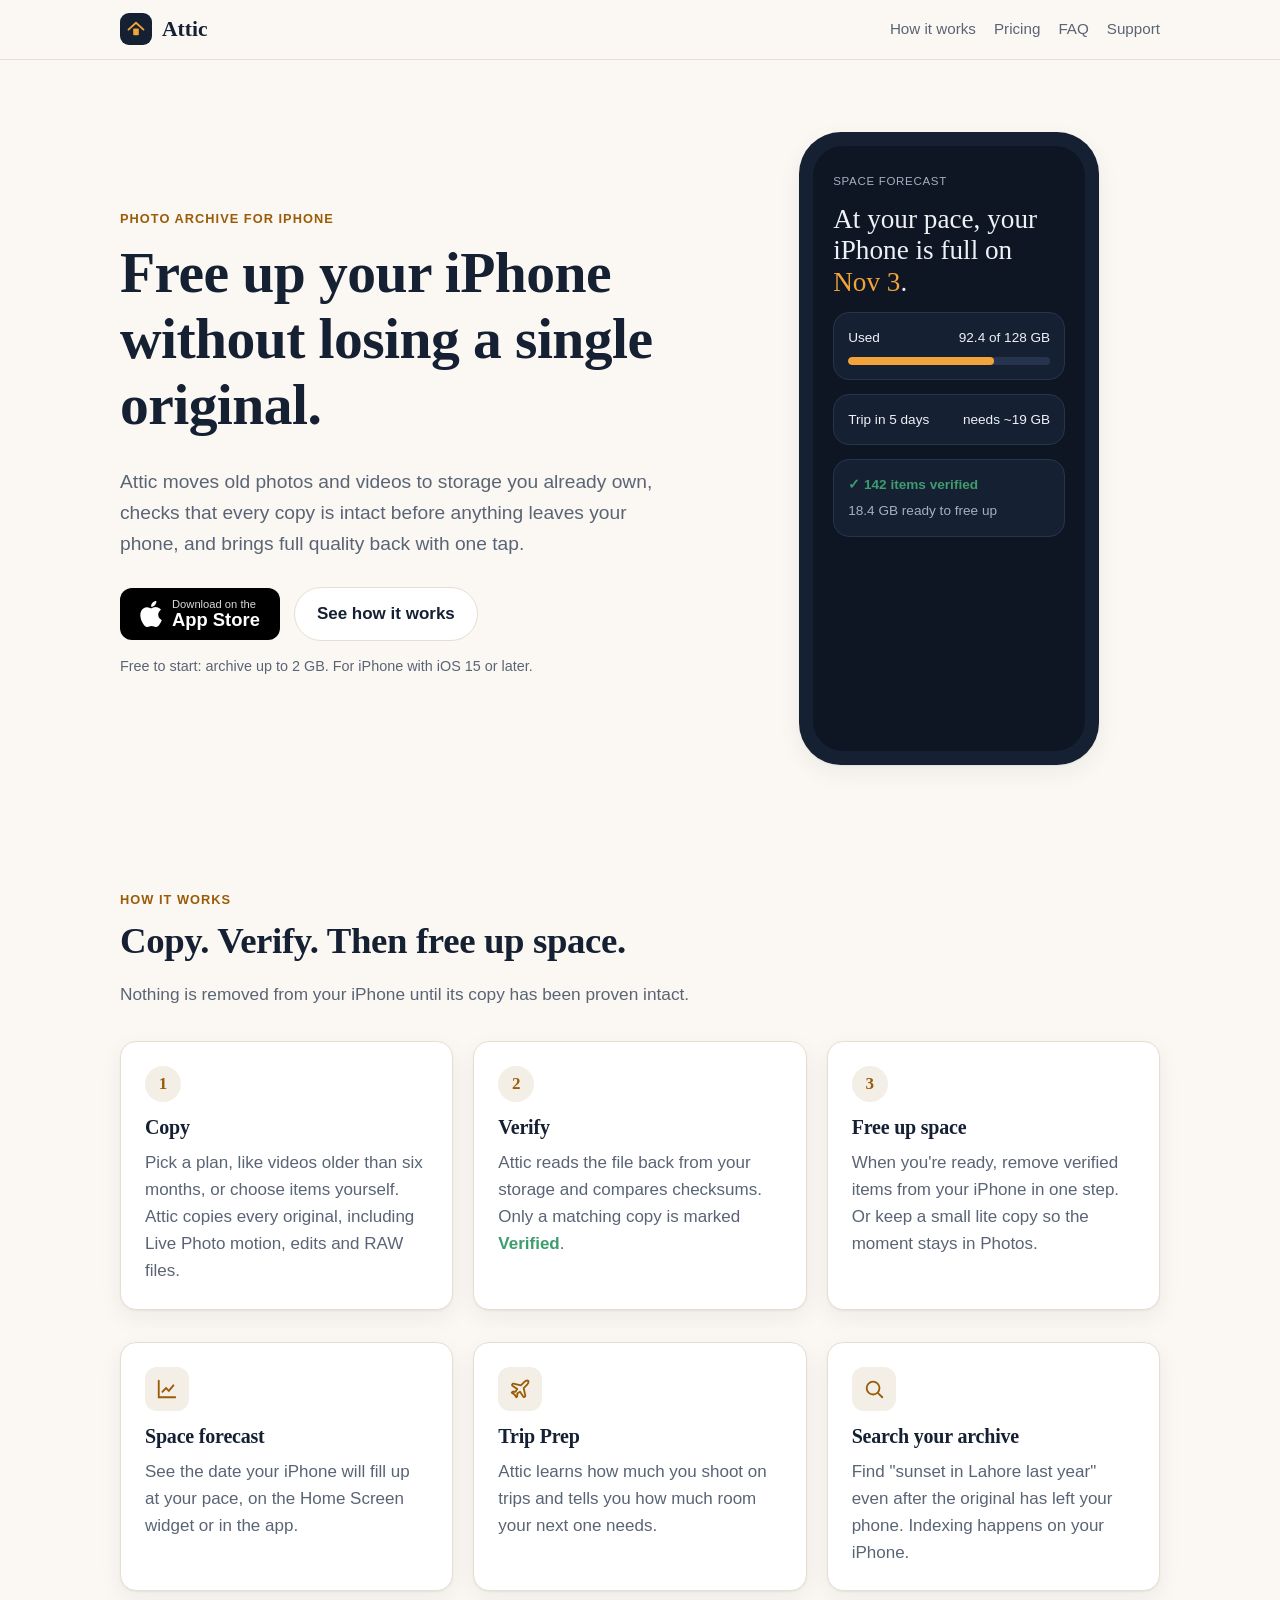
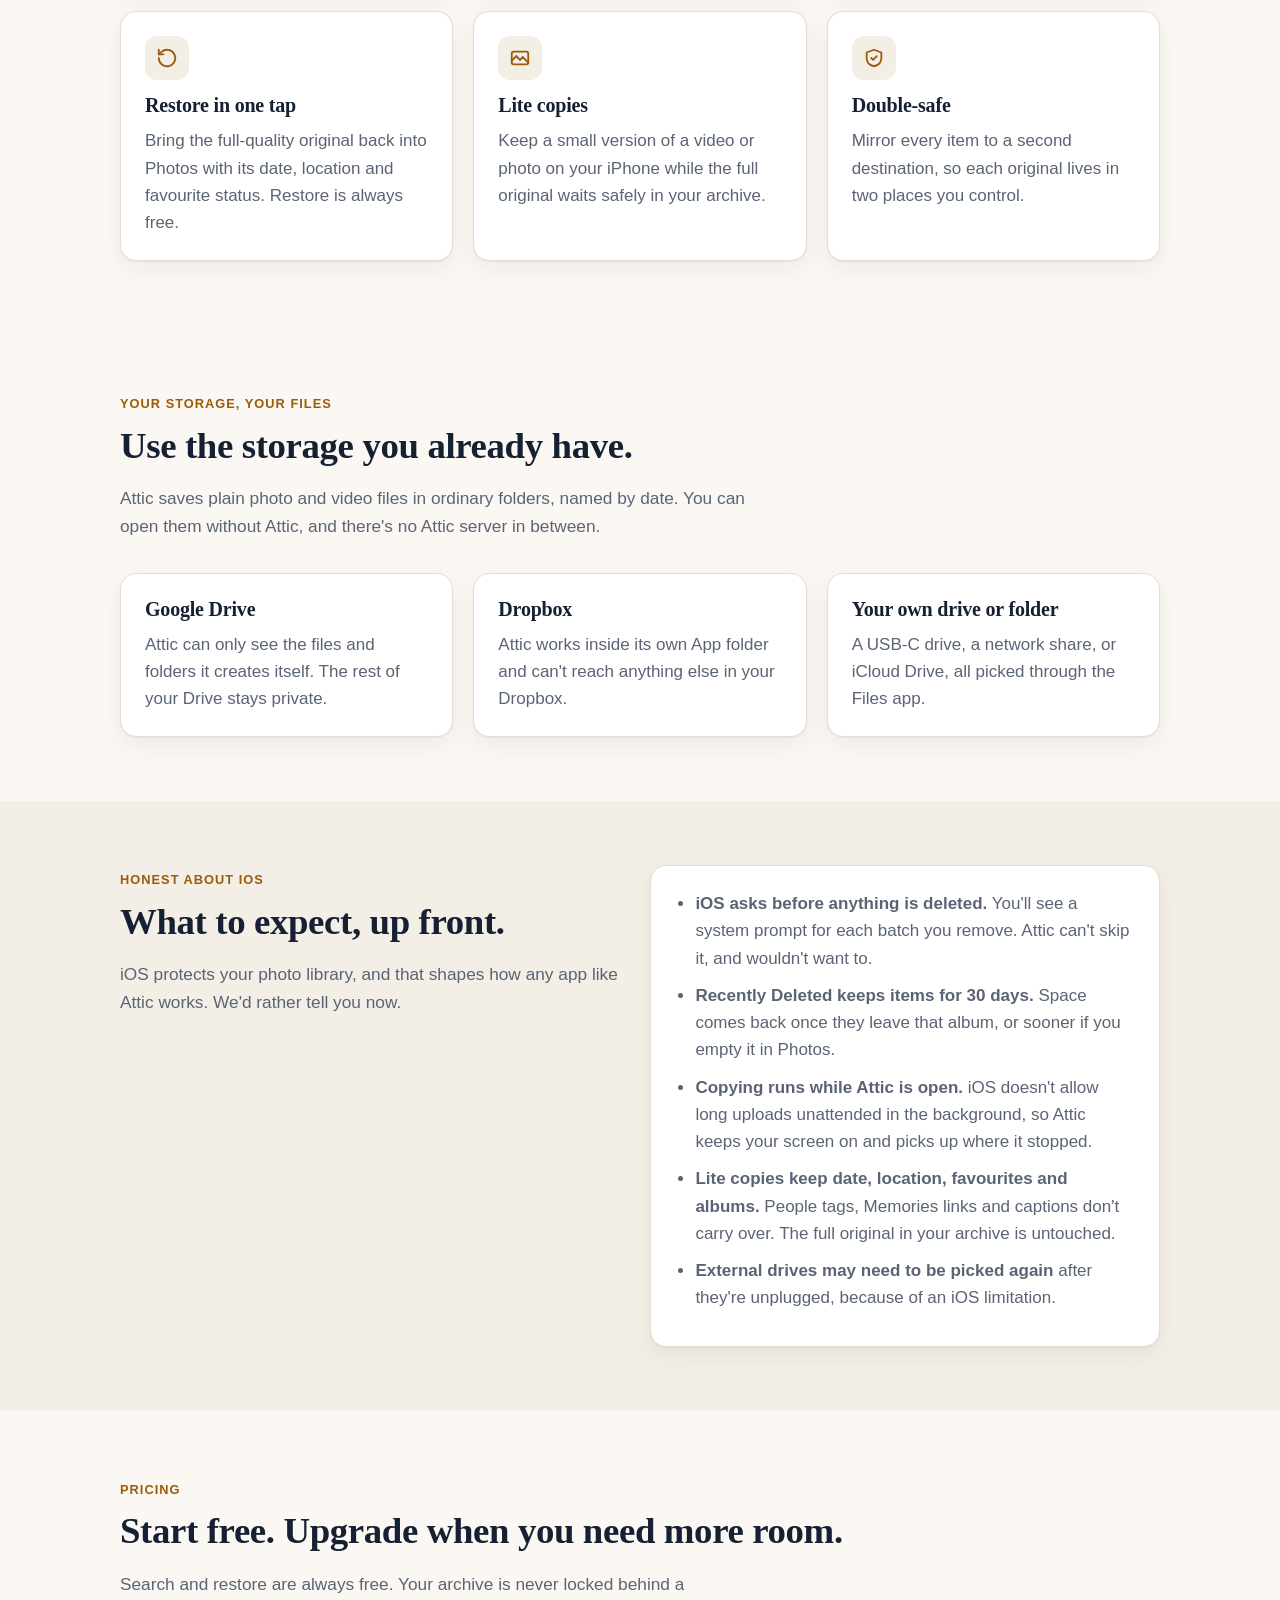
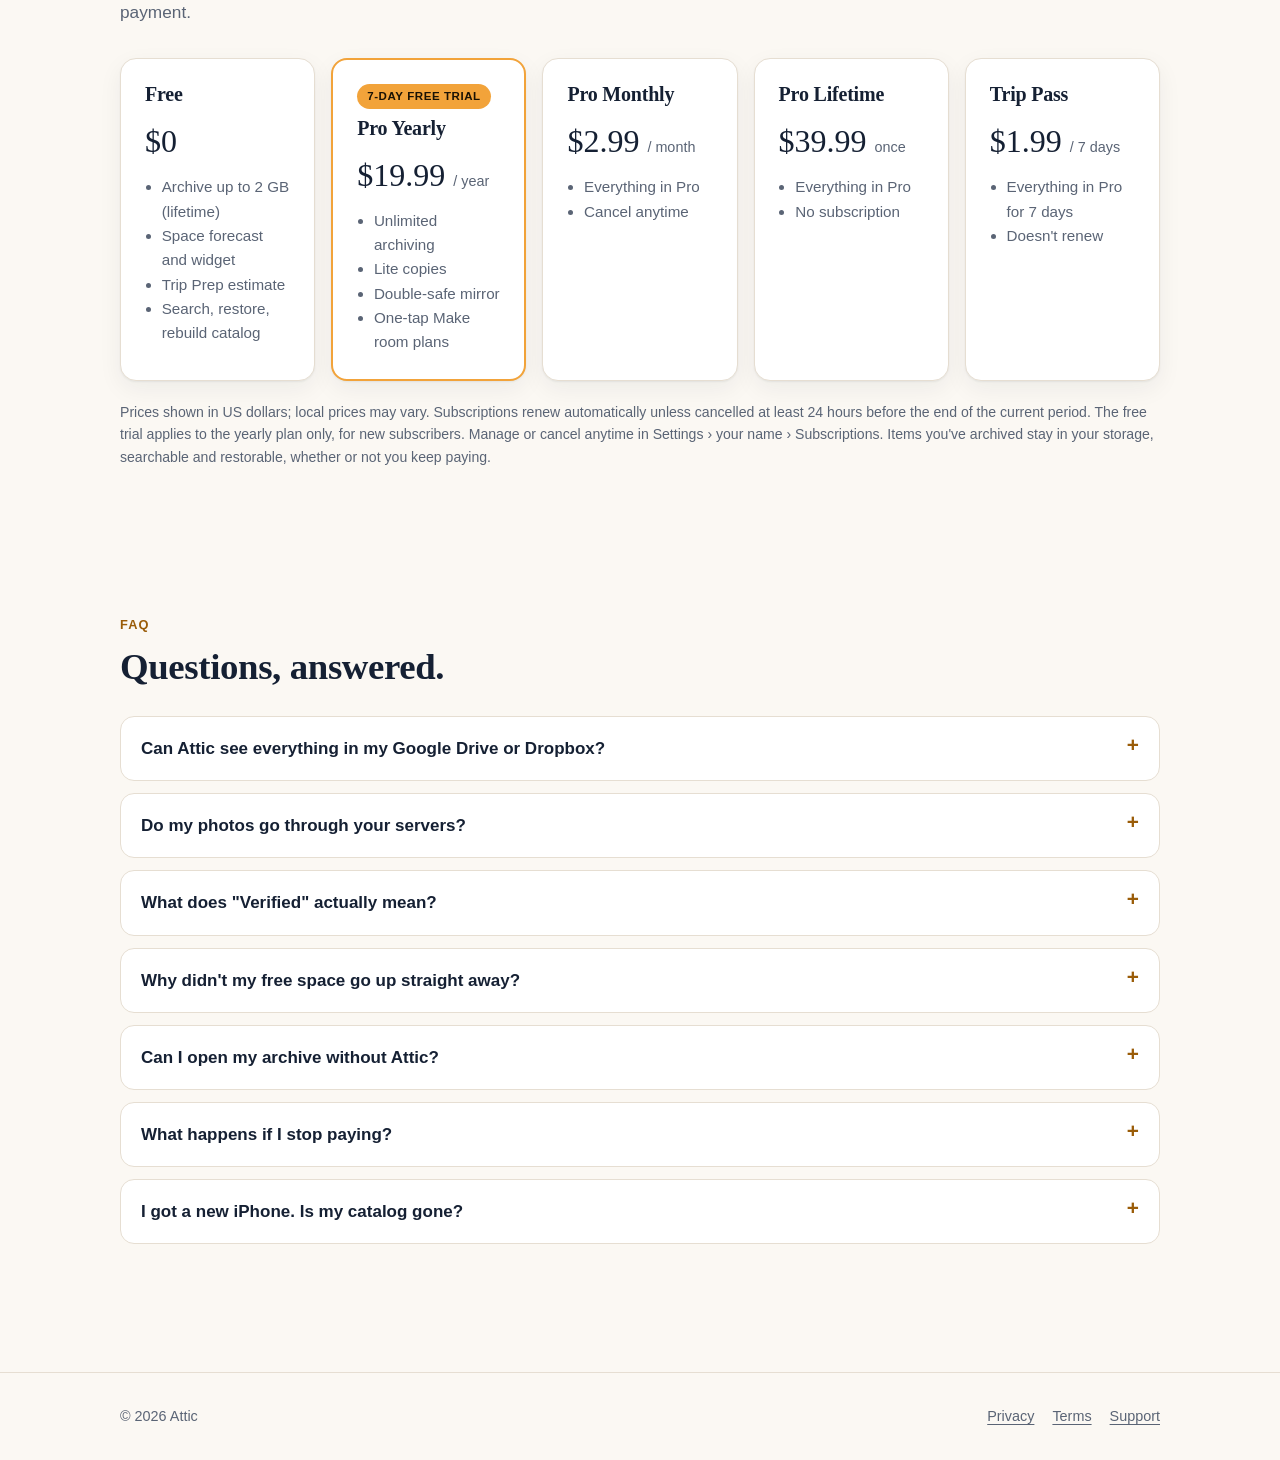
==== index.html @ c06d310f "Publish Attic website Landing page, privacy policy, terms of use and support.  Co-Authored-By: Claud" ====
<!doctype html>
<html lang="en">
<head>
  <meta charset="utf-8">
  <meta name="viewport" content="width=device-width, initial-scale=1, viewport-fit=cover">
  <title>Attic — Free up your iPhone without losing a single original</title>
  <meta name="description" content="Attic moves old photos and videos to storage you already own, checks every copy before anything leaves your iPhone, and brings full quality back with one tap.">
  <meta name="theme-color" content="#FBF8F3" media="(prefers-color-scheme: light)">
  <meta name="theme-color" content="#0E1624" media="(prefers-color-scheme: dark)">
  <meta property="og:title" content="Attic — Photo Archive & Space">
  <meta property="og:description" content="Free up your iPhone without losing a single original.">
  <meta property="og:type" content="website">
  <link rel="icon" href="data:image/svg+xml,%3Csvg xmlns='http://www.w3.org/2000/svg' viewBox='0 0 32 32'%3E%3Crect width='32' height='32' rx='8' fill='%23152033'/%3E%3Cpath d='M6 16 16 7l10 9' fill='none' stroke='%23F2A33A' stroke-width='2.6' stroke-linecap='round' stroke-linejoin='round'/%3E%3Crect x='12' y='15' width='8' height='9' rx='1.5' fill='%23F2A33A'/%3E%3C/svg%3E">
  <link rel="stylesheet" href="style.css">
</head>
<body>

<header class="site-header">
  <div class="wrap">
    <a class="brand" href="index.html" aria-label="Attic home">
      <span class="brand-mark" aria-hidden="true">
        <svg width="20" height="20" viewBox="0 0 32 32"><path d="M4 17 16 6l12 11" fill="none" stroke="#F2A33A" stroke-width="3" stroke-linecap="round" stroke-linejoin="round"/><rect x="11.5" y="15" width="9" height="11" rx="1.6" fill="#F2A33A"/></svg>
      </span>
      Attic
    </a>
    <nav class="nav" aria-label="Main">
      <a href="#how">How it works</a>
      <a href="#pricing">Pricing</a>
      <a href="#faq">FAQ</a>
      <a href="support.html">Support</a>
    </nav>
  </div>
</header>

<main>

  <section class="hero">
    <div class="wrap hero-grid">
      <div>
        <span class="eyebrow">Photo archive for iPhone</span>
        <h1>Free up your iPhone without losing a single original.</h1>
        <p class="lead">Attic moves old photos and videos to storage you already own, checks that every copy is intact before anything leaves your phone, and brings full quality back with one tap.</p>
        <div class="hero-actions">
          <a class="app-store-badge" href="https://apps.apple.com/app/id6812309690" aria-label="Download Attic on the App Store">
            <svg width="22" height="26" viewBox="0 0 17 20" aria-hidden="true"><path fill="currentColor" d="M14.1 10.6c0-2.6 2.1-3.8 2.2-3.9-1.2-1.8-3.1-2-3.7-2-1.6-.2-3.1.9-3.9.9-.8 0-2-.9-3.4-.9-1.7 0-3.3 1-4.2 2.6-1.8 3.1-.5 7.7 1.3 10.2.9 1.2 1.9 2.6 3.2 2.5 1.3 0 1.8-.8 3.3-.8 1.6 0 2 .8 3.4.8 1.4 0 2.3-1.3 3.1-2.5 1-1.4 1.4-2.8 1.4-2.9 0 0-2.7-1-2.7-4zM11.6 3c.7-.9 1.2-2 1-3.2-1 .1-2.2.7-3 1.5-.6.7-1.2 1.9-1 3.1 1.1.1 2.3-.6 3-1.4z"/></svg>
            <span><small>Download on the</small><strong>App Store</strong></span>
          </a>
          <a class="btn btn-ghost" href="#how">See how it works</a>
        </div>
        <p class="hero-note">Free to start: archive up to 2 GB. For iPhone with iOS 15 or later.</p>
      </div>

      <div class="phone" role="img" aria-label="Attic's Space screen showing a storage forecast and verified items ready to free up">
        <div class="phone-screen">
          <div class="label">Space forecast</div>
          <div class="big">At your pace, your iPhone is full on <em>Nov 3</em>.</div>
          <div class="phone-card">
            <div class="row"><span>Used</span><span>92.4 of 128 GB</span></div>
            <div class="bar"><span></span></div>
          </div>
          <div class="phone-card">
            <div class="row"><span>Trip in 5 days</span><span>needs ~19 GB</span></div>
          </div>
          <div class="phone-card">
            <div class="row"><span class="verified">&#10003; 142 items verified</span></div>
            <div style="color:#A5AFBF;margin-top:4px">18.4 GB ready to free up</div>
          </div>
        </div>
      </div>
    </div>
  </section>

  <section id="how">
    <div class="wrap">
      <span class="eyebrow">How it works</span>
      <h2>Copy. Verify. Then free up space.</h2>
      <p class="section-lead">Nothing is removed from your iPhone until its copy has been proven intact.</p>

      <div class="steps">
        <div class="card step">
          <h3>Copy</h3>
          <p>Pick a plan, like videos older than six months, or choose items yourself. Attic copies every original, including Live Photo motion, edits and RAW files.</p>
        </div>
        <div class="card step">
          <h3>Verify</h3>
          <p>Attic reads the file back from your storage and compares checksums. Only a matching copy is marked <span class="verified">Verified</span>.</p>
        </div>
        <div class="card step">
          <h3>Free up space</h3>
          <p>When you're ready, remove verified items from your iPhone in one step. Or keep a small lite copy so the moment stays in Photos.</p>
        </div>
      </div>

      <div class="grid-3">
        <div class="card">
          <div class="icon" aria-hidden="true">
            <svg width="22" height="22" viewBox="0 0 24 24" fill="none" stroke="currentColor" stroke-width="2" stroke-linecap="round"><path d="M3 3v18h18"/><path d="m7 15 4-4 3 3 5-6"/></svg>
          </div>
          <h3>Space forecast</h3>
          <p>See the date your iPhone will fill up at your pace, on the Home Screen widget or in the app.</p>
        </div>
        <div class="card">
          <div class="icon" aria-hidden="true">
            <svg width="22" height="22" viewBox="0 0 24 24" fill="none" stroke="currentColor" stroke-width="2" stroke-linecap="round" stroke-linejoin="round"><path d="M17.8 19.2 16 11l3.5-3.5C21 6 21.5 4 21 3c-1-.5-3 0-4.5 1.5L13 8 4.8 6.2c-.5-.1-.9.1-1.1.5l-.3.5c-.2.5-.1 1 .3 1.3L9 12l-2 3H4l-1 1 3 2 2 3 1-1v-3l3-2 3.5 5.3c.3.4.8.5 1.3.3l.5-.2c.4-.3.6-.7.5-1.2z"/></svg>
          </div>
          <h3>Trip Prep</h3>
          <p>Attic learns how much you shoot on trips and tells you how much room your next one needs.</p>
        </div>
        <div class="card">
          <div class="icon" aria-hidden="true">
            <svg width="22" height="22" viewBox="0 0 24 24" fill="none" stroke="currentColor" stroke-width="2" stroke-linecap="round"><circle cx="11" cy="11" r="7"/><path d="m21 21-4.3-4.3"/></svg>
          </div>
          <h3>Search your archive</h3>
          <p>Find "sunset in Lahore last year" even after the original has left your phone. Indexing happens on your iPhone.</p>
        </div>
        <div class="card">
          <div class="icon" aria-hidden="true">
            <svg width="22" height="22" viewBox="0 0 24 24" fill="none" stroke="currentColor" stroke-width="2" stroke-linecap="round" stroke-linejoin="round"><path d="M3 12a9 9 0 1 0 3-6.7L3 8"/><path d="M3 3v5h5"/></svg>
          </div>
          <h3>Restore in one tap</h3>
          <p>Bring the full-quality original back into Photos with its date, location and favourite status. Restore is always free.</p>
        </div>
        <div class="card">
          <div class="icon" aria-hidden="true">
            <svg width="22" height="22" viewBox="0 0 24 24" fill="none" stroke="currentColor" stroke-width="2" stroke-linecap="round"><rect x="3" y="5" width="18" height="14" rx="2"/><path d="m3 15 5-5 4 4 3-3 6 6"/></svg>
          </div>
          <h3>Lite copies</h3>
          <p>Keep a small version of a video or photo on your iPhone while the full original waits safely in your archive.</p>
        </div>
        <div class="card">
          <div class="icon" aria-hidden="true">
            <svg width="22" height="22" viewBox="0 0 24 24" fill="none" stroke="currentColor" stroke-width="2" stroke-linecap="round" stroke-linejoin="round"><path d="M12 3 4 6v6c0 5 3.5 8 8 9 4.5-1 8-4 8-9V6z"/><path d="m9 12 2 2 4-4"/></svg>
          </div>
          <h3>Double-safe</h3>
          <p>Mirror every item to a second destination, so each original lives in two places you control.</p>
        </div>
      </div>
    </div>
  </section>

  <section id="destinations">
    <div class="wrap">
      <span class="eyebrow">Your storage, your files</span>
      <h2>Use the storage you already have.</h2>
      <p class="section-lead">Attic saves plain photo and video files in ordinary folders, named by date. You can open them without Attic, and there's no Attic server in between.</p>

      <div class="grid-3">
        <div class="card">
          <h3>Google Drive</h3>
          <p>Attic can only see the files and folders it creates itself. The rest of your Drive stays private.</p>
        </div>
        <div class="card">
          <h3>Dropbox</h3>
          <p>Attic works inside its own App folder and can't reach anything else in your Dropbox.</p>
        </div>
        <div class="card">
          <h3>Your own drive or folder</h3>
          <p>A USB-C drive, a network share, or iCloud Drive, all picked through the Files app.</p>
        </div>
      </div>
    </div>
  </section>

  <section class="honest" id="honest">
    <div class="wrap grid-2" style="margin-top:0;align-items:start">
      <div>
        <span class="eyebrow">Honest about iOS</span>
        <h2>What to expect, up front.</h2>
        <p class="section-lead">iOS protects your photo library, and that shapes how any app like Attic works. We'd rather tell you now.</p>
      </div>
      <div class="card">
        <ul>
          <li><strong>iOS asks before anything is deleted.</strong> You'll see a system prompt for each batch you remove. Attic can't skip it, and wouldn't want to.</li>
          <li><strong>Recently Deleted keeps items for 30 days.</strong> Space comes back once they leave that album, or sooner if you empty it in Photos.</li>
          <li><strong>Copying runs while Attic is open.</strong> iOS doesn't allow long uploads unattended in the background, so Attic keeps your screen on and picks up where it stopped.</li>
          <li><strong>Lite copies keep date, location, favourites and albums.</strong> People tags, Memories links and captions don't carry over. The full original in your archive is untouched.</li>
          <li><strong>External drives may need to be picked again</strong> after they're unplugged, because of an iOS limitation.</li>
        </ul>
      </div>
    </div>
  </section>

  <section id="pricing">
    <div class="wrap">
      <span class="eyebrow">Pricing</span>
      <h2>Start free. Upgrade when you need more room.</h2>
      <p class="section-lead">Search and restore are always free. Your archive is never locked behind a payment.</p>

      <div class="pricing">
        <div class="card price-card">
          <h3>Free</h3>
          <div class="price">$0</div>
          <ul>
            <li>Archive up to 2 GB (lifetime)</li>
            <li>Space forecast and widget</li>
            <li>Trip Prep estimate</li>
            <li>Search, restore, rebuild catalog</li>
          </ul>
        </div>
        <div class="card price-card featured">
          <span class="badge">7-day free trial</span>
          <h3>Pro Yearly</h3>
          <div class="price">$19.99 <small>/ year</small></div>
          <ul>
            <li>Unlimited archiving</li>
            <li>Lite copies</li>
            <li>Double-safe mirror</li>
            <li>One-tap Make room plans</li>
          </ul>
        </div>
        <div class="card price-card">
          <h3>Pro Monthly</h3>
          <div class="price">$2.99 <small>/ month</small></div>
          <ul>
            <li>Everything in Pro</li>
            <li>Cancel anytime</li>
          </ul>
        </div>
        <div class="card price-card">
          <h3>Pro Lifetime</h3>
          <div class="price">$39.99 <small>once</small></div>
          <ul>
            <li>Everything in Pro</li>
            <li>No subscription</li>
          </ul>
        </div>
        <div class="card price-card">
          <h3>Trip Pass</h3>
          <div class="price">$1.99 <small>/ 7 days</small></div>
          <ul>
            <li>Everything in Pro for 7 days</li>
            <li>Doesn't renew</li>
          </ul>
        </div>
      </div>
      <p class="fine-print">Prices shown in US dollars; local prices may vary. Subscriptions renew automatically unless cancelled at least 24 hours before the end of the current period. The free trial applies to the yearly plan only, for new subscribers. Manage or cancel anytime in Settings › your name › Subscriptions. Items you've archived stay in your storage, searchable and restorable, whether or not you keep paying.</p>
    </div>
  </section>

  <section id="faq">
    <div class="wrap">
      <span class="eyebrow">FAQ</span>
      <h2>Questions, answered.</h2>
      <div class="faq">
        <details>
          <summary>Can Attic see everything in my Google Drive or Dropbox?</summary>
          <p>No. With Google Drive, Attic only has access to the files and folders it creates. With Dropbox, it works inside its own App folder. Your other files stay out of reach.</p>
        </details>
        <details>
          <summary>Do my photos go through your servers?</summary>
          <p>No. There is no Attic server. Files travel directly from your iPhone to the storage you connect. We don't receive your photos, your account details, or any usage data.</p>
        </details>
        <details>
          <summary>What does "Verified" actually mean?</summary>
          <p>After uploading, Attic asks your storage for the file's checksum (or reads the file back) and compares it with the original on your iPhone. Only an exact match is marked Verified, and only Verified items can be removed from your phone.</p>
        </details>
        <details>
          <summary>Why didn't my free space go up straight away?</summary>
          <p>Removed photos and videos go to Recently Deleted in Photos for 30 days. The space returns when they leave that album, or right away if you empty it.</p>
        </details>
        <details>
          <summary>Can I open my archive without Attic?</summary>
          <p>Yes. Your files are ordinary photos and videos in folders named by year and month, so any computer or app that reads your storage can open them.</p>
        </details>
        <details>
          <summary>What happens if I stop paying?</summary>
          <p>Nothing you've archived is affected. Search and restore stay free forever. You'll only need Pro to archive beyond the free 2 GB or to use lite copies and the mirror.</p>
        </details>
        <details>
          <summary>I got a new iPhone. Is my catalog gone?</summary>
          <p>No. Every batch writes a small manifest next to your files, so Attic can rebuild its catalog from your storage on a new phone. Use Settings › Rebuild catalog.</p>
        </details>
      </div>
    </div>
  </section>

</main>

<footer class="site-footer">
  <div class="wrap">
    <span>&copy; 2026 Attic</span>
    <nav aria-label="Footer">
      <a href="privacy.html">Privacy</a>
      <a href="terms.html">Terms</a>
      <a href="support.html">Support</a>
    </nav>
  </div>
</footer>

</body>
</html>
---- style.css ----
/* Attic — shared styles for the static site. No build step. */

:root {
  --lantern: #F2A33A;
  --lantern-deep: #C97C14;
  --ink: #152033;
  --moss: #3E9C6E;

  --bg: #FBF8F3;
  --surface: #FFFFFF;
  --surface-2: #F3EEE6;
  --text: #152033;
  --text-muted: #5A6475;
  --border: #E6DED2;
  --accent-text: #9A5C08;
  --shadow: 0 1px 2px rgba(21, 32, 51, 0.06), 0 8px 24px rgba(21, 32, 51, 0.06);

  --serif: "New York", "Iowan Old Style", "Palatino Linotype", Georgia, serif;
  --sans: -apple-system, BlinkMacSystemFont, "SF Pro Text", "Segoe UI", Roboto, "Helvetica Neue", Arial, sans-serif;

  --radius: 16px;
  --max: 1080px;
}

@media (prefers-color-scheme: dark) {
  :root {
    --bg: #0E1624;
    --surface: #152033;
    --surface-2: #1B2940;
    --text: #EEF1F6;
    --text-muted: #A5AFBF;
    --border: #26354D;
    --accent-text: #F2A33A;
    --shadow: 0 1px 2px rgba(0, 0, 0, 0.3), 0 8px 24px rgba(0, 0, 0, 0.25);
  }
}

*, *::before, *::after { box-sizing: border-box; }

html { -webkit-text-size-adjust: 100%; scroll-behavior: smooth; }

body {
  margin: 0;
  background: var(--bg);
  color: var(--text);
  font-family: var(--sans);
  font-size: 17px;
  line-height: 1.6;
}

@media (prefers-reduced-motion: reduce) {
  html { scroll-behavior: auto; }
}

img, svg { max-width: 100%; }

a { color: var(--accent-text); text-underline-offset: 3px; }
a:hover { text-decoration-thickness: 2px; }

:focus-visible { outline: 3px solid var(--lantern); outline-offset: 3px; border-radius: 6px; }

h1, h2, h3 {
  font-family: var(--serif);
  font-weight: 600;
  line-height: 1.15;
  letter-spacing: -0.01em;
  margin: 0 0 0.5em;
}
h1 { font-size: clamp(2.2rem, 6vw, 3.6rem); }
h2 { font-size: clamp(1.6rem, 4vw, 2.3rem); }
h3 { font-size: 1.25rem; }

p { margin: 0 0 1em; }

.wrap {
  max-width: var(--max);
  margin: 0 auto;
  padding-inline: 20px;
}

/* ---------- Header / footer ---------- */

.site-header {
  position: sticky;
  top: 0;
  z-index: 10;
  background: color-mix(in srgb, var(--bg) 88%, transparent);
  -webkit-backdrop-filter: saturate(160%) blur(12px);
  backdrop-filter: saturate(160%) blur(12px);
  border-bottom: 1px solid var(--border);
}
.site-header .wrap {
  display: flex;
  align-items: center;
  justify-content: space-between;
  gap: 16px;
  padding-block: 12px;
  flex-wrap: wrap;
}
.brand {
  display: inline-flex;
  align-items: center;
  gap: 10px;
  color: var(--text);
  text-decoration: none;
  font-family: var(--serif);
  font-size: 1.35rem;
  font-weight: 600;
}
.brand-mark {
  width: 32px;
  height: 32px;
  border-radius: 9px;
  background: var(--ink);
  display: grid;
  place-items: center;
}
@media (prefers-color-scheme: dark) {
  .brand-mark { background: var(--surface-2); }
}
.nav { display: flex; gap: 18px; flex-wrap: wrap; }
.nav a { color: var(--text-muted); text-decoration: none; font-size: 0.95rem; }
.nav a:hover, .nav a[aria-current="page"] { color: var(--text); }

.site-footer {
  border-top: 1px solid var(--border);
  margin-top: 64px;
  padding-block: 32px;
  color: var(--text-muted);
  font-size: 0.9rem;
}
.site-footer .wrap { display: flex; justify-content: space-between; gap: 16px; flex-wrap: wrap; }
.site-footer nav { display: flex; gap: 18px; flex-wrap: wrap; }
.site-footer a { color: var(--text-muted); }

/* ---------- Buttons ---------- */

.btn {
  display: inline-flex;
  align-items: center;
  justify-content: center;
  gap: 8px;
  min-height: 48px;
  padding: 12px 22px;
  border-radius: 999px;
  font-weight: 600;
  text-decoration: none;
  border: 1px solid transparent;
}
.btn-primary { background: var(--lantern); color: #1A1204; }
.btn-primary:hover { background: #F5B35A; }
.btn-ghost { border-color: var(--border); color: var(--text); background: var(--surface); }

.app-store-badge {
  display: inline-flex;
  align-items: center;
  gap: 10px;
  min-height: 52px;
  padding: 8px 20px;
  border-radius: 12px;
  background: #000;
  color: #fff;
  text-decoration: none;
  line-height: 1.1;
}
.app-store-badge small { display: block; font-size: 0.7rem; opacity: 0.85; }
.app-store-badge strong { display: block; font-size: 1.15rem; font-weight: 600; }
@media (prefers-color-scheme: dark) {
  .app-store-badge { background: #fff; color: #000; }
}

/* ---------- Sections ---------- */

section { padding-block: 64px; }
.section-lead { color: var(--text-muted); max-width: 640px; font-size: 1.08rem; }
.eyebrow {
  display: inline-block;
  font-size: 0.8rem;
  font-weight: 600;
  letter-spacing: 0.08em;
  text-transform: uppercase;
  color: var(--accent-text);
  margin-bottom: 10px;
}

.hero { padding-block: 72px 56px; }
.hero-grid {
  display: grid;
  grid-template-columns: 1.15fr 0.85fr;
  gap: 48px;
  align-items: center;
}
.hero p.lead { font-size: 1.2rem; color: var(--text-muted); max-width: 560px; }
.hero-actions { display: flex; gap: 14px; flex-wrap: wrap; margin-top: 28px; align-items: center; }
.hero-note { margin-top: 14px; font-size: 0.9rem; color: var(--text-muted); }

.phone {
  justify-self: center;
  width: 100%;
  max-width: 300px;
  aspect-ratio: 9 / 19;
  border-radius: 42px;
  background: var(--ink);
  padding: 14px;
  box-shadow: var(--shadow);
}
.phone-screen {
  height: 100%;
  border-radius: 30px;
  background: #0E1624;
  color: #EEF1F6;
  padding: 26px 20px;
  display: flex;
  flex-direction: column;
  gap: 14px;
  overflow: hidden;
}
.phone-screen .label { font-size: 0.72rem; letter-spacing: 0.06em; text-transform: uppercase; color: #A5AFBF; }
.phone-screen .big { font-family: var(--serif); font-size: 1.7rem; line-height: 1.15; }
.phone-screen .big em { font-style: normal; color: var(--lantern); }
.phone-card { background: #152033; border: 1px solid #26354D; border-radius: 16px; padding: 14px; font-size: 0.85rem; }
.phone-card .row { display: flex; justify-content: space-between; gap: 8px; }
.bar { height: 8px; border-radius: 99px; background: #26354D; overflow: hidden; margin-top: 8px; }
.bar span { display: block; height: 100%; width: 72%; background: var(--lantern); border-radius: 99px; }

.verified { color: var(--moss); font-weight: 600; }
.pill {
  display: inline-flex;
  align-items: center;
  gap: 6px;
  font-size: 0.78rem;
  font-weight: 600;
  padding: 3px 10px;
  border-radius: 999px;
  background: color-mix(in srgb, var(--moss) 16%, transparent);
  color: var(--moss);
}

.steps {
  display: grid;
  grid-template-columns: repeat(3, 1fr);
  gap: 20px;
  margin-top: 32px;
  counter-reset: step;
}
.card {
  background: var(--surface);
  border: 1px solid var(--border);
  border-radius: var(--radius);
  padding: 24px;
  box-shadow: var(--shadow);
}
.step { position: relative; }
.step::before {
  counter-increment: step;
  content: counter(step);
  display: grid;
  place-items: center;
  width: 36px;
  height: 36px;
  border-radius: 50%;
  background: var(--surface-2);
  color: var(--accent-text);
  font-family: var(--serif);
  font-weight: 600;
  margin-bottom: 14px;
}
.step p { color: var(--text-muted); margin: 0; }

.grid-3 { display: grid; grid-template-columns: repeat(3, 1fr); gap: 20px; margin-top: 32px; }
.grid-2 { display: grid; grid-template-columns: repeat(2, 1fr); gap: 20px; margin-top: 32px; }
.card p { color: var(--text-muted); margin: 0; }
.card .icon {
  width: 44px;
  height: 44px;
  border-radius: 12px;
  display: grid;
  place-items: center;
  background: var(--surface-2);
  margin-bottom: 14px;
  color: var(--accent-text);
}

.honest { background: var(--surface-2); }
.honest ul { margin: 0; padding-left: 1.2em; color: var(--text-muted); }
.honest li { margin-bottom: 0.6em; }

/* ---------- Pricing ---------- */

.pricing { display: grid; grid-template-columns: repeat(auto-fit, minmax(190px, 1fr)); gap: 16px; margin-top: 32px; }
.price-card { display: flex; flex-direction: column; gap: 8px; }
.price-card.featured { border: 2px solid var(--lantern); }
.price-card .price { font-family: var(--serif); font-size: 2rem; line-height: 1.1; }
.price-card .price small { font-family: var(--sans); font-size: 0.9rem; color: var(--text-muted); }
.price-card ul { margin: 8px 0 0; padding-left: 1.1em; color: var(--text-muted); font-size: 0.95rem; }
.badge {
  align-self: flex-start;
  font-size: 0.72rem;
  font-weight: 700;
  letter-spacing: 0.05em;
  text-transform: uppercase;
  padding: 3px 10px;
  border-radius: 999px;
  background: var(--lantern);
  color: #1A1204;
}
.fine-print { font-size: 0.88rem; color: var(--text-muted); margin-top: 20px; }

/* ---------- FAQ ---------- */

.faq { margin-top: 28px; display: grid; gap: 12px; }
.faq details {
  background: var(--surface);
  border: 1px solid var(--border);
  border-radius: 14px;
  padding: 4px 20px;
}
.faq summary {
  cursor: pointer;
  padding-block: 14px;
  font-weight: 600;
  list-style: none;
  display: flex;
  justify-content: space-between;
  gap: 12px;
}
.faq summary::-webkit-details-marker { display: none; }
.faq summary::after { content: "+"; color: var(--accent-text); font-size: 1.3rem; line-height: 1; }
.faq details[open] summary::after { content: "–"; }
.faq details p { color: var(--text-muted); }

/* ---------- Legal / prose ---------- */

.prose { max-width: 760px; padding-block: 56px 16px; }
.prose h1 { margin-bottom: 0.2em; }
.prose .updated { color: var(--text-muted); margin-bottom: 2em; }
.prose h2 { font-size: 1.5rem; margin-top: 2em; }
.prose h3 { margin-top: 1.5em; }
.prose ul { padding-left: 1.3em; }
.prose li { margin-bottom: 0.5em; }
.callout {
  border-left: 4px solid var(--lantern);
  background: var(--surface);
  border-radius: 0 12px 12px 0;
  padding: 16px 20px;
  margin: 1.5em 0;
}
.callout p:last-child { margin: 0; }

/* ---------- Responsive ---------- */

@media (max-width: 900px) {
  .hero-grid { grid-template-columns: 1fr; }
  .pricing { grid-template-columns: repeat(2, 1fr); }
  .grid-3 { grid-template-columns: 1fr; }
}
@media (max-width: 640px) {
  body { font-size: 16px; }
  section { padding-block: 48px; }
  .steps, .grid-2, .pricing { grid-template-columns: 1fr; }
  .nav { gap: 14px; }
  .hero-actions .btn, .hero-actions .app-store-badge { width: 100%; justify-content: center; }
}
@media (max-width: 380px) {
  .wrap { padding-inline: 16px; }
  .card { padding: 18px; }
}
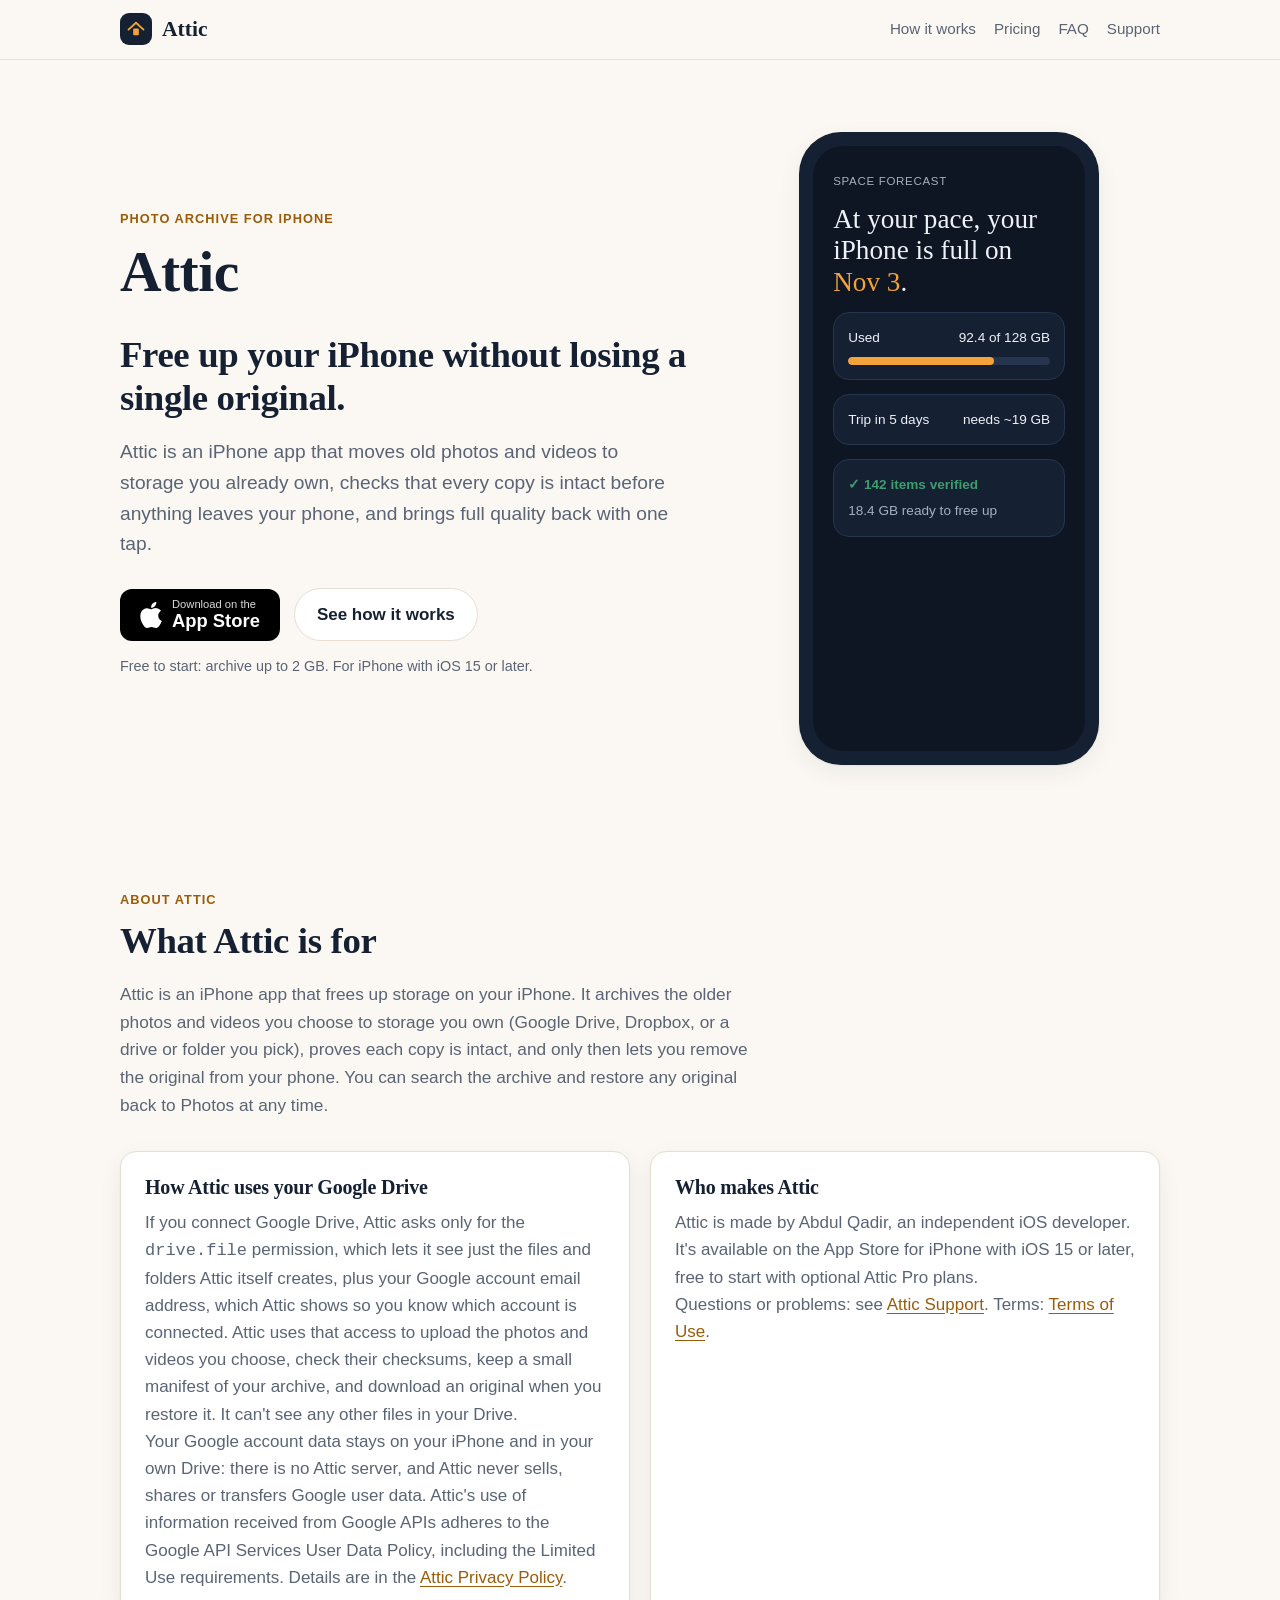
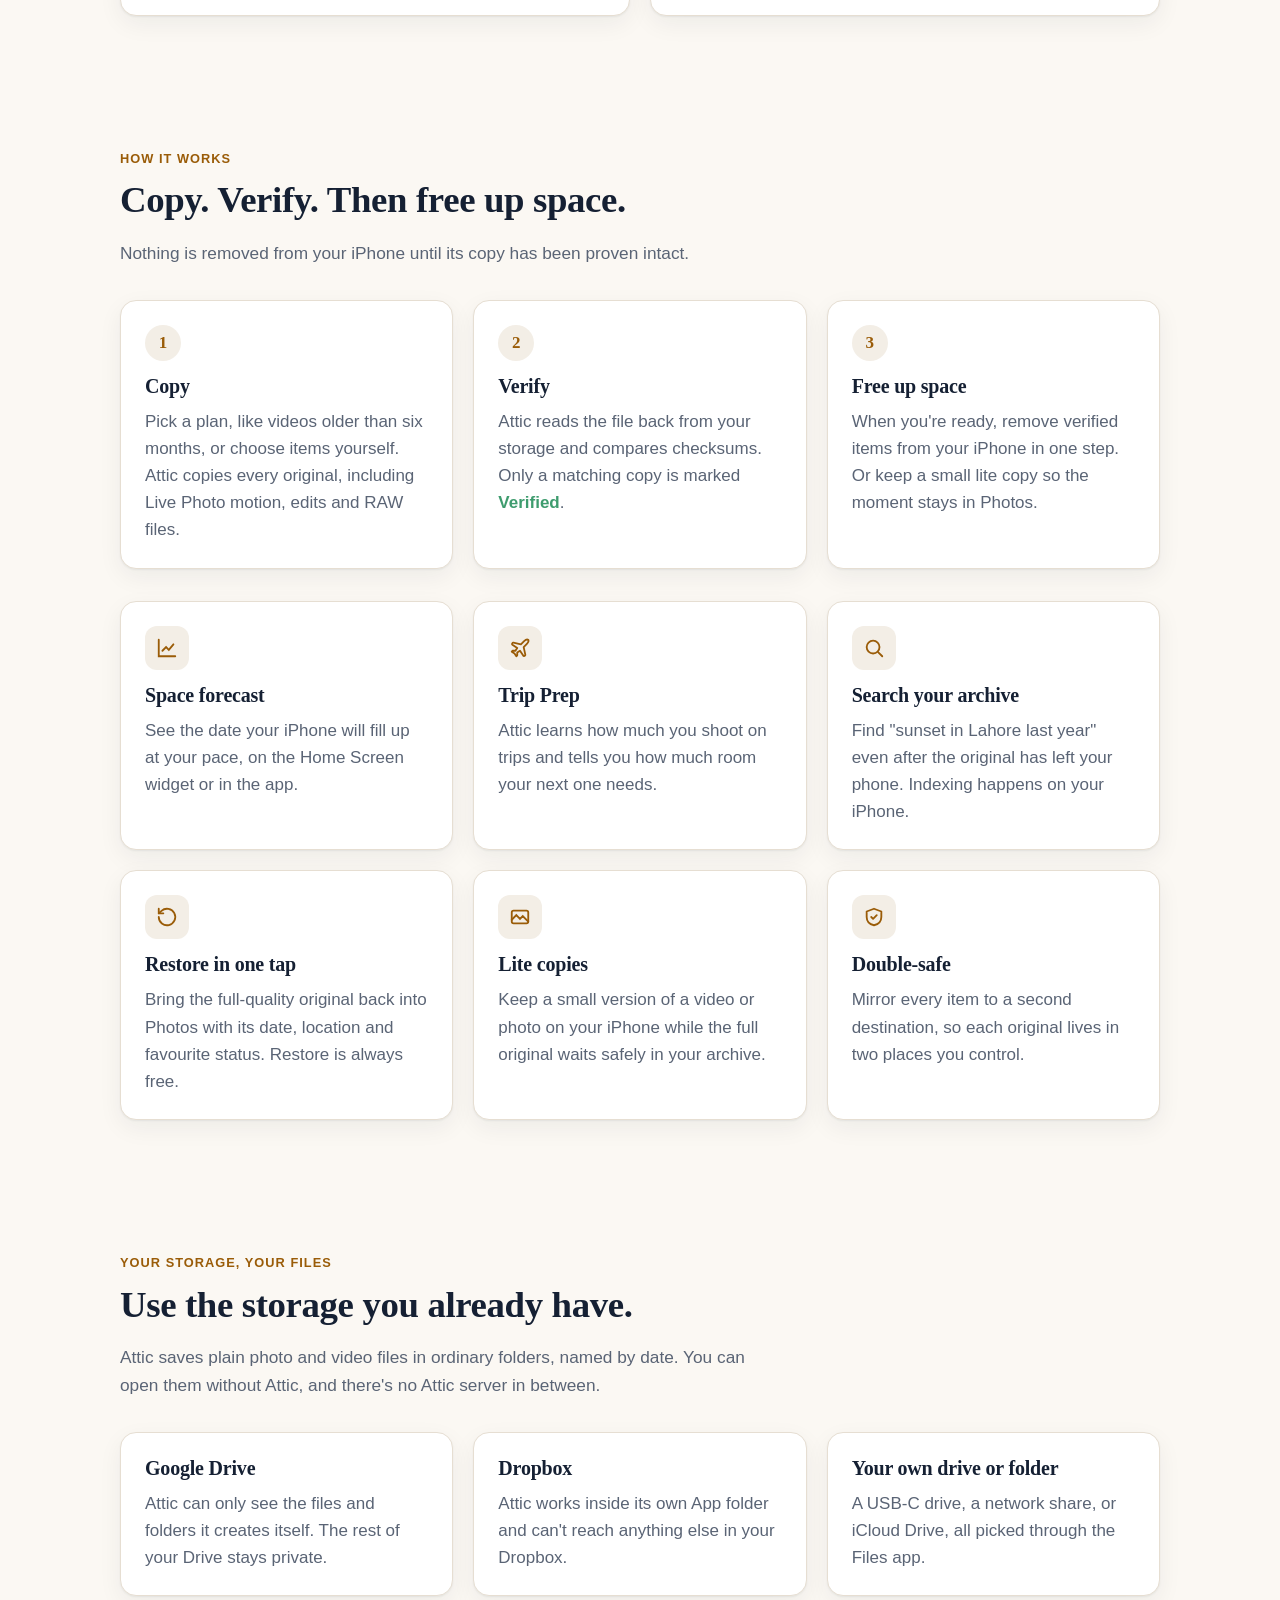
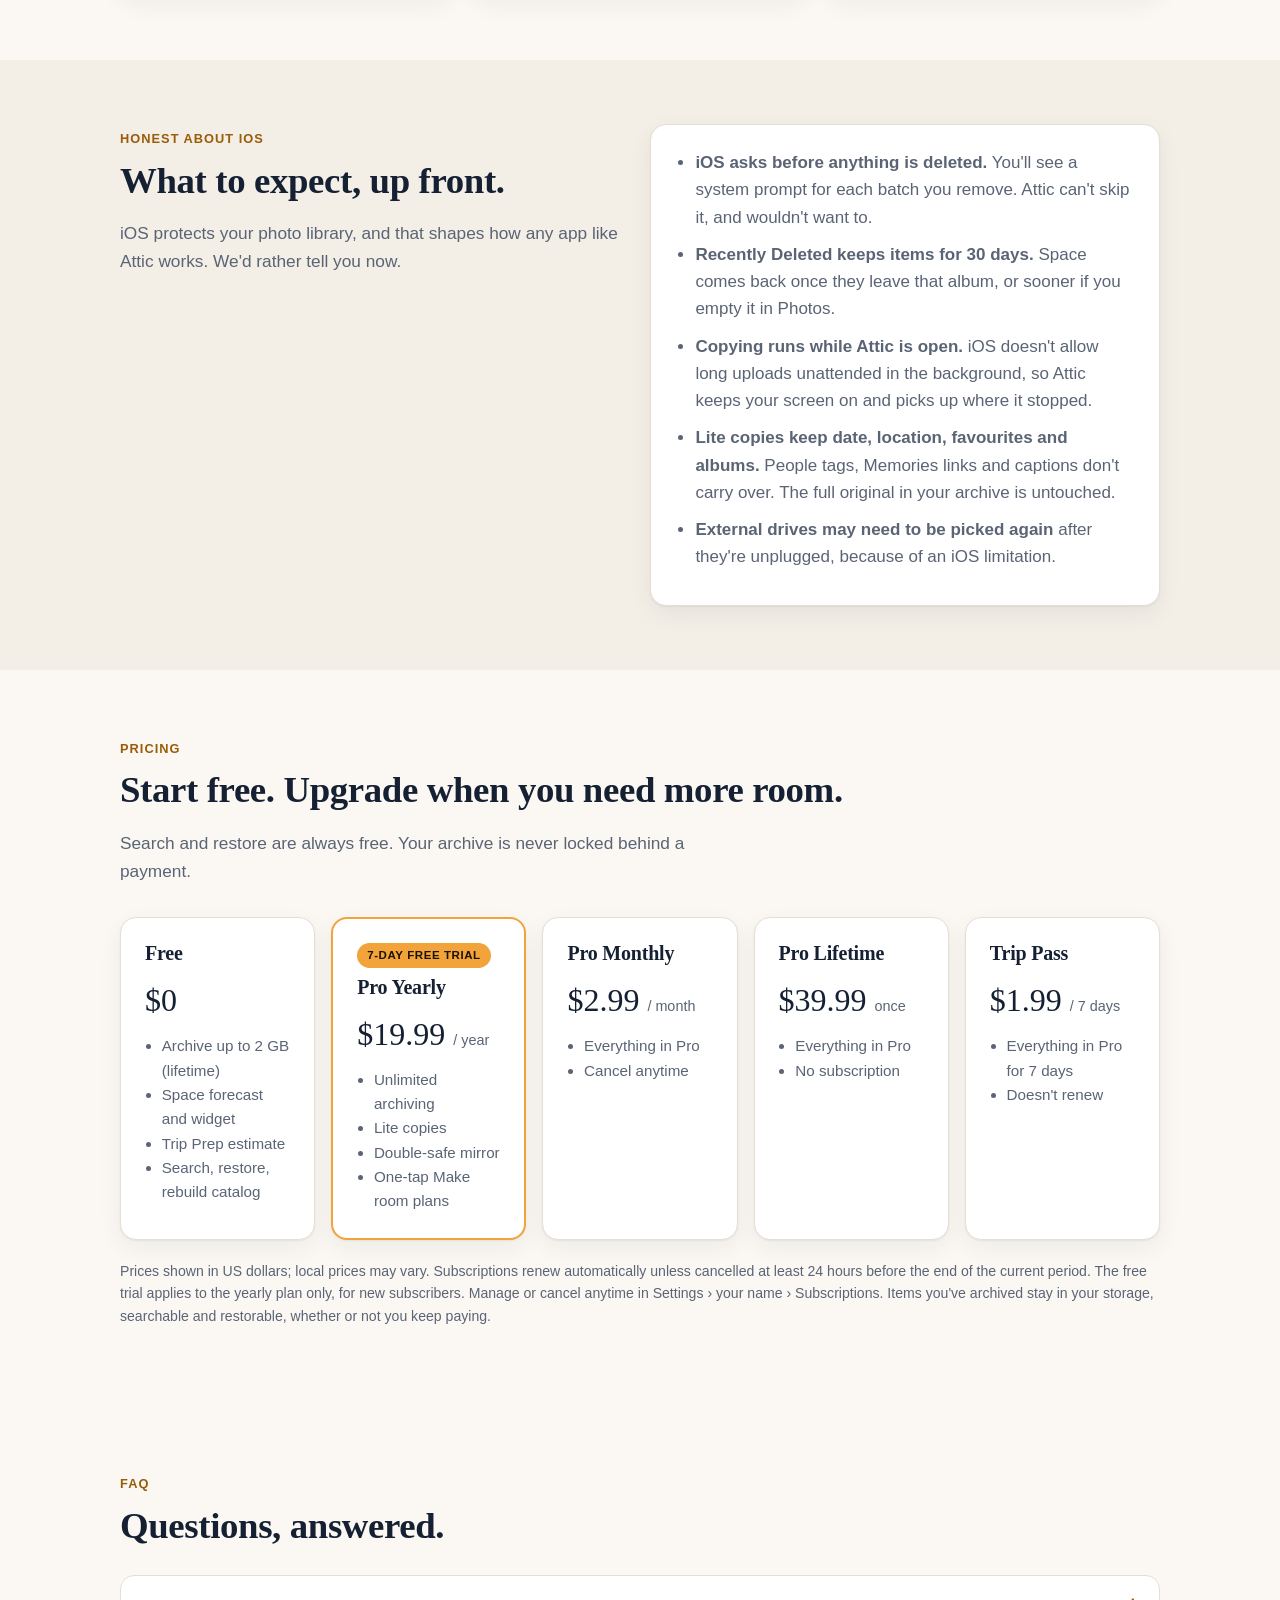
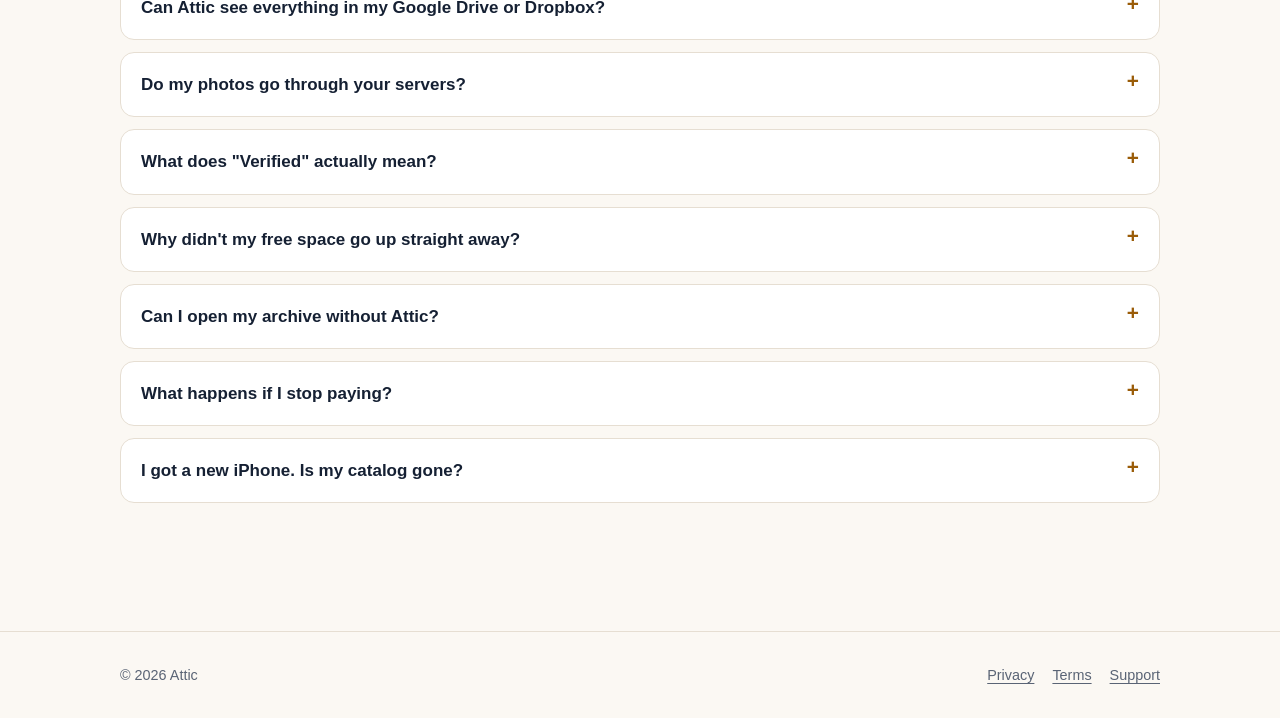
==== commit 36115cb2: "Name the app and explain its purpose and Google data use on the home page Co-Authored-By: Claude Opu" ====
--- a/index.html
+++ b/index.html
@@ -3,7 +3,7 @@
 <head>
   <meta charset="utf-8">
   <meta name="viewport" content="width=device-width, initial-scale=1, viewport-fit=cover">
-  <title>Attic — Free up your iPhone without losing a single original</title>
+  <title>Attic — Photo archive app for iPhone</title>
   <meta name="description" content="Attic moves old photos and videos to storage you already own, checks every copy before anything leaves your iPhone, and brings full quality back with one tap.">
   <meta name="theme-color" content="#FBF8F3" media="(prefers-color-scheme: light)">
   <meta name="theme-color" content="#0E1624" media="(prefers-color-scheme: dark)">
@@ -38,8 +38,9 @@
     <div class="wrap hero-grid">
       <div>
         <span class="eyebrow">Photo archive for iPhone</span>
-        <h1>Free up your iPhone without losing a single original.</h1>
-        <p class="lead">Attic moves old photos and videos to storage you already own, checks that every copy is intact before anything leaves your phone, and brings full quality back with one tap.</p>
+        <h1>Attic</h1>
+        <h2>Free up your iPhone without losing a single original.</h2>
+        <p class="lead">Attic is an iPhone app that moves old photos and videos to storage you already own, checks that every copy is intact before anything leaves your phone, and brings full quality back with one tap.</p>
         <div class="hero-actions">
           <a class="app-store-badge" href="https://apps.apple.com/app/id6812309690" aria-label="Download Attic on the App Store">
             <svg width="22" height="26" viewBox="0 0 17 20" aria-hidden="true"><path fill="currentColor" d="M14.1 10.6c0-2.6 2.1-3.8 2.2-3.9-1.2-1.8-3.1-2-3.7-2-1.6-.2-3.1.9-3.9.9-.8 0-2-.9-3.4-.9-1.7 0-3.3 1-4.2 2.6-1.8 3.1-.5 7.7 1.3 10.2.9 1.2 1.9 2.6 3.2 2.5 1.3 0 1.8-.8 3.3-.8 1.6 0 2 .8 3.4.8 1.4 0 2.3-1.3 3.1-2.5 1-1.4 1.4-2.8 1.4-2.9 0 0-2.7-1-2.7-4zM11.6 3c.7-.9 1.2-2 1-3.2-1 .1-2.2.7-3 1.5-.6.7-1.2 1.9-1 3.1 1.1.1 2.3-.6 3-1.4z"/></svg>
@@ -65,6 +66,27 @@
             <div class="row"><span class="verified">&#10003; 142 items verified</span></div>
             <div style="color:#A5AFBF;margin-top:4px">18.4 GB ready to free up</div>
           </div>
+        </div>
+      </div>
+    </div>
+  </section>
+
+  <section id="about">
+    <div class="wrap">
+      <span class="eyebrow">About Attic</span>
+      <h2>What Attic is for</h2>
+      <p class="section-lead">Attic is an iPhone app that frees up storage on your iPhone. It archives the older photos and videos you choose to storage you own (Google Drive, Dropbox, or a drive or folder you pick), proves each copy is intact, and only then lets you remove the original from your phone. You can search the archive and restore any original back to Photos at any time.</p>
+
+      <div class="grid-2">
+        <div class="card">
+          <h3>How Attic uses your Google Drive</h3>
+          <p>If you connect Google Drive, Attic asks only for the <code>drive.file</code> permission, which lets it see just the files and folders Attic itself creates, plus your Google account email address, which Attic shows so you know which account is connected. Attic uses that access to upload the photos and videos you choose, check their checksums, keep a small manifest of your archive, and download an original when you restore it. It can't see any other files in your Drive.</p>
+          <p>Your Google account data stays on your iPhone and in your own Drive: there is no Attic server, and Attic never sells, shares or transfers Google user data. Attic's use of information received from Google APIs adheres to the Google API Services User Data Policy, including the Limited Use requirements. Details are in the <a href="privacy.html">Attic Privacy Policy</a>.</p>
+        </div>
+        <div class="card">
+          <h3>Who makes Attic</h3>
+          <p>Attic is made by Abdul Qadir, an independent iOS developer. It's available on the App Store for iPhone with iOS 15 or later, free to start with optional Attic Pro plans.</p>
+          <p>Questions or problems: see <a href="support.html">Attic Support</a>. Terms: <a href="terms.html">Terms of Use</a>.</p>
         </div>
       </div>
     </div>
